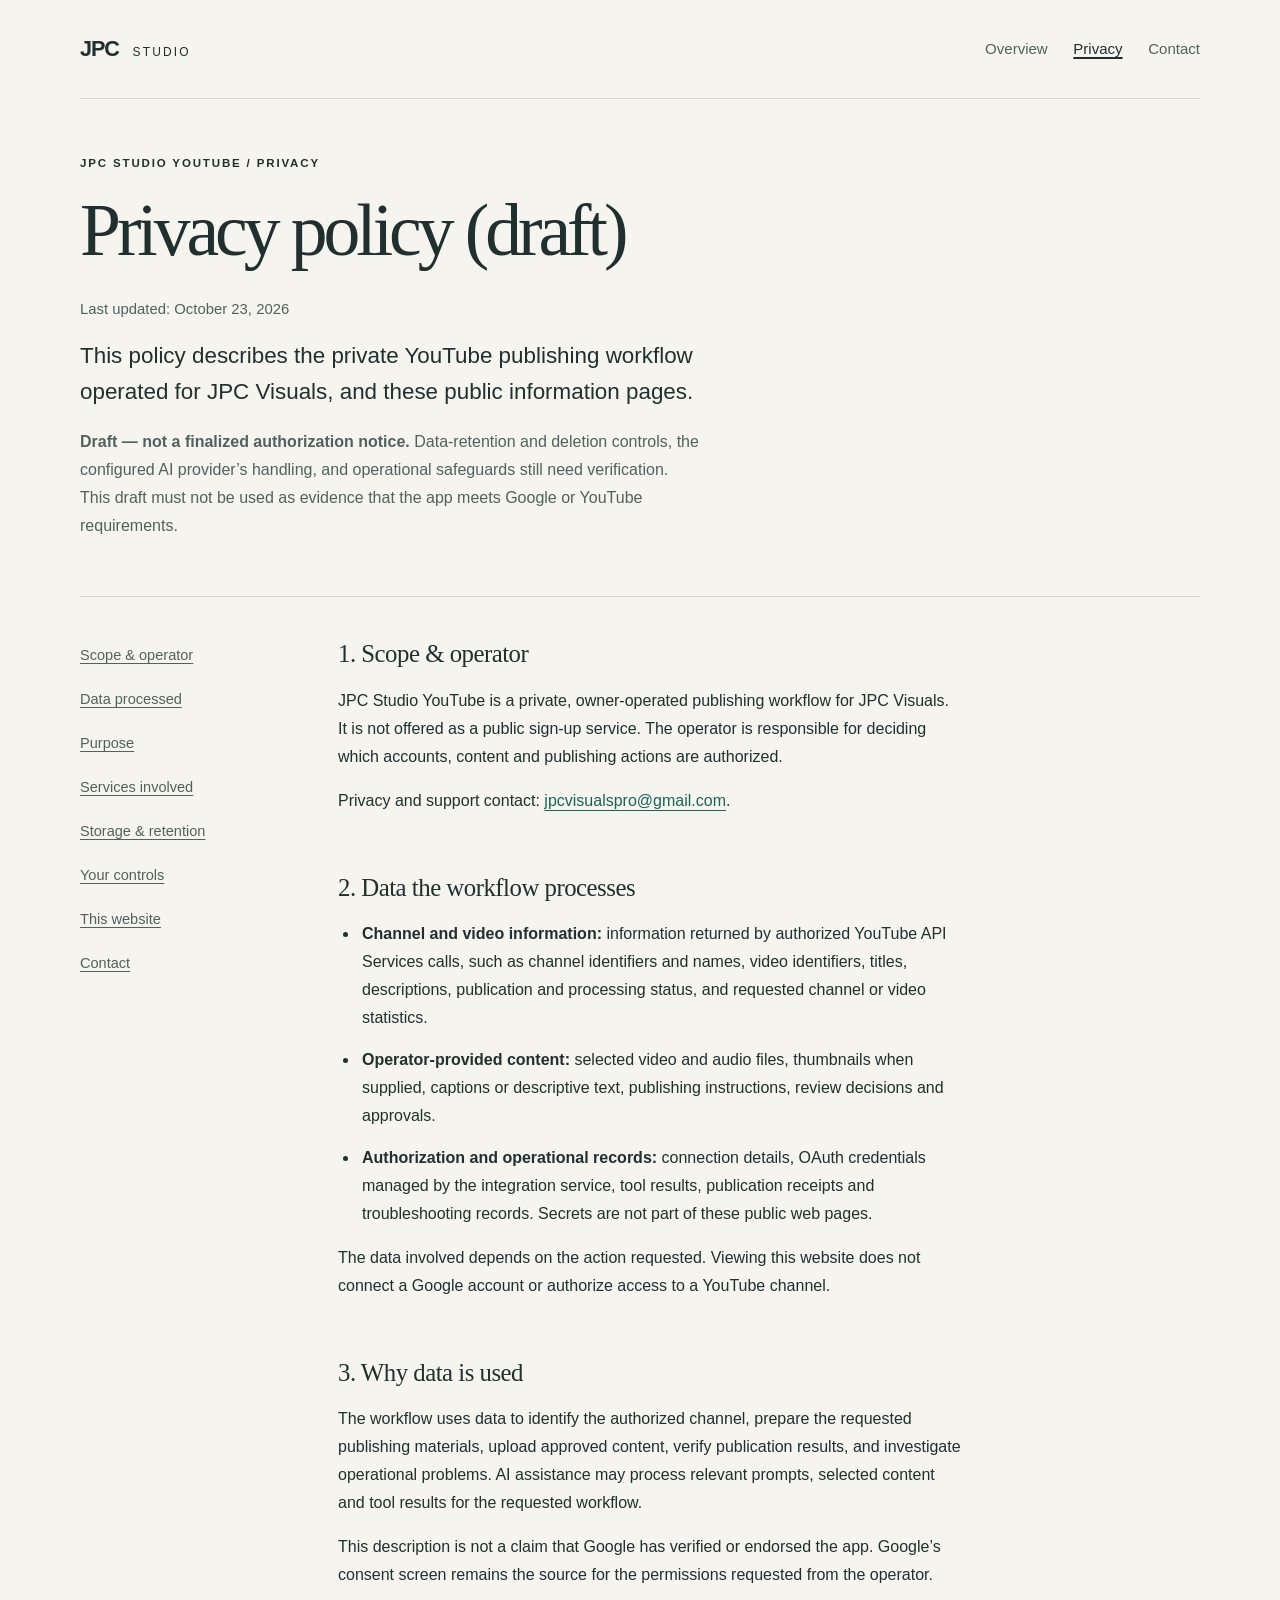
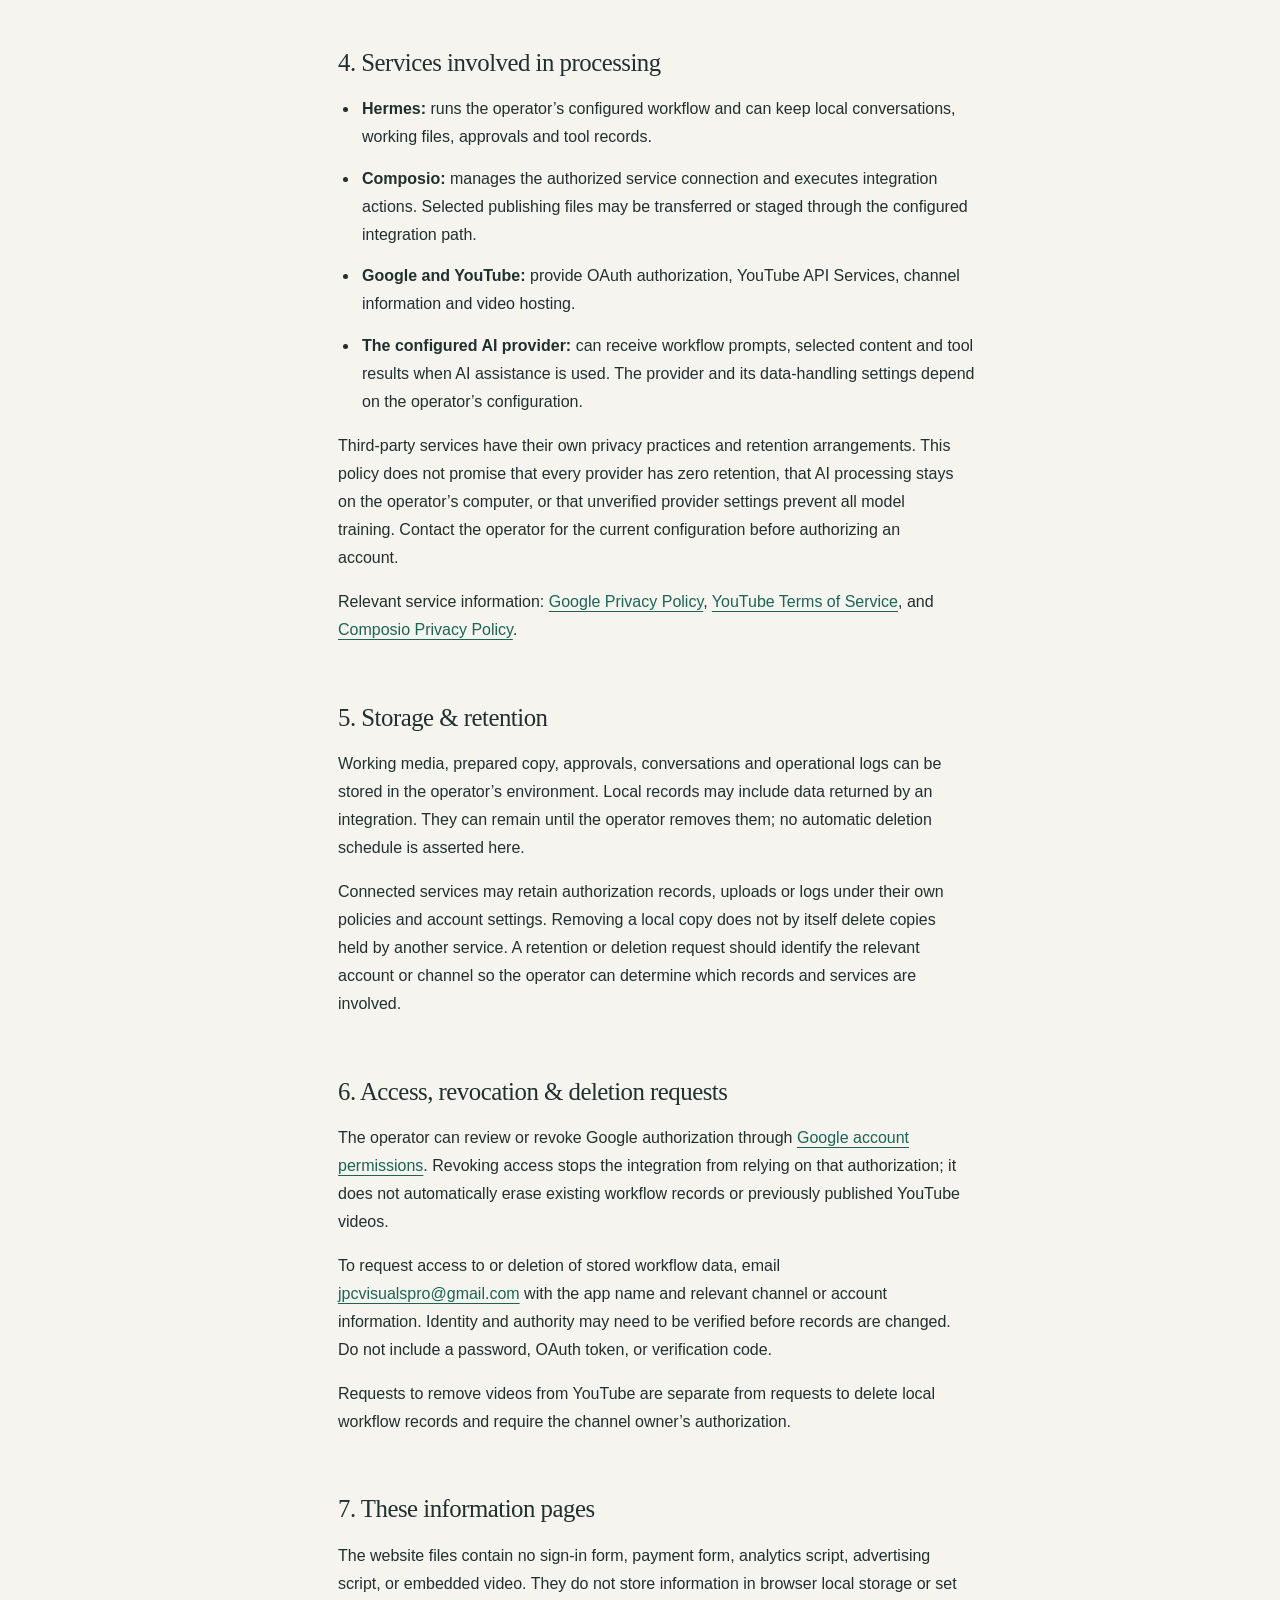
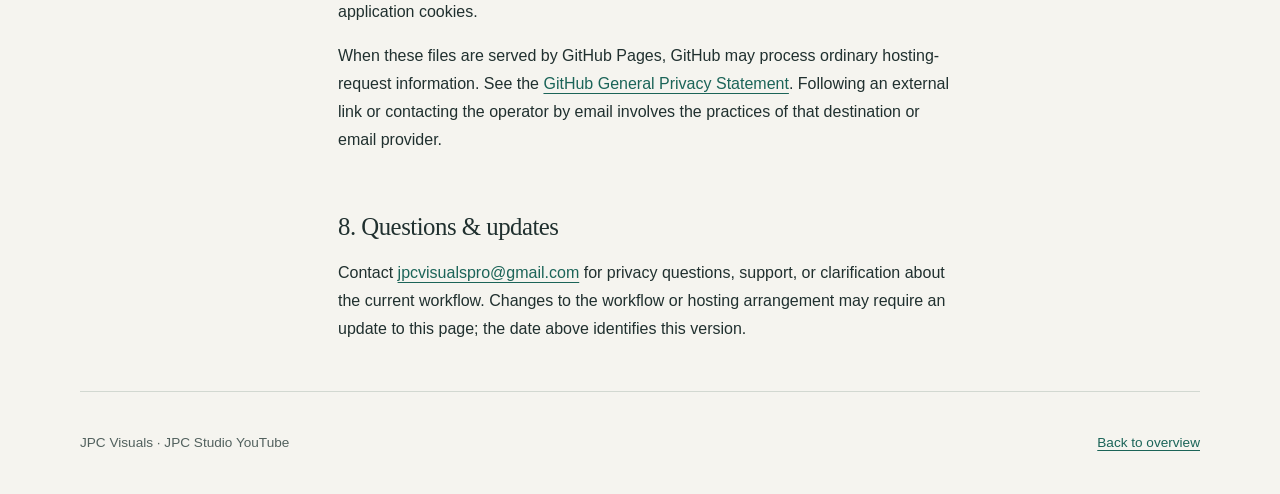
==== privacy.html @ d7f0b3e7 "Publish static JPC Studio information site (privacy draft)" ====
<!doctype html>
<html lang="en">
<head>
  <meta charset="utf-8">
  <meta name="viewport" content="width=device-width, initial-scale=1">
  <meta name="description" content="How JPC Studio YouTube processes channel information, operator-provided content and authorization data in the JPC Visuals publishing workflow.">
  <meta name="referrer" content="no-referrer">
  <meta http-equiv="Content-Security-Policy" content="default-src 'none'; style-src 'self'; img-src 'self'; font-src 'none'; connect-src 'none'; base-uri 'none'; form-action 'none'">
  <title>Draft privacy policy — JPC Studio YouTube</title>
  <link rel="stylesheet" href="styles.css">
</head>
<body>
  <a class="skip" href="#main">Skip to content</a>
  <header class="masthead">
    <a class="wordmark" href="index.html" aria-label="JPC Studio YouTube home">JPC <span>STUDIO</span></a>
    <nav aria-label="Main navigation">
      <a href="index.html">Overview</a>
      <a href="privacy.html" aria-current="page">Privacy</a>
      <a href="mailto:jpcvisualspro@gmail.com">Contact</a>
    </nav>
  </header>
  <main id="main" class="policy">
    <header class="policy-heading">
      <p class="eyebrow">JPC STUDIO YOUTUBE / PRIVACY</p>
      <h1>Privacy policy (draft)</h1>
      <p class="policy-date">Last updated: October 23, 2026</p>
      <p class="lede">This policy describes the private YouTube publishing workflow operated for JPC Visuals, and these public information pages.</p>
      <p class="intro-note"><strong>Draft — not a finalized authorization notice.</strong> Data-retention and deletion controls, the configured AI provider’s handling, and operational safeguards still need verification. This draft must not be used as evidence that the app meets Google or YouTube requirements.</p>
    </header>
    <div class="policy-layout">
      <nav class="contents" aria-label="Privacy policy sections">
        <a href="#scope">Scope &amp; operator</a>
        <a href="#data">Data processed</a>
        <a href="#purpose">Purpose</a>
        <a href="#providers">Services involved</a>
        <a href="#retention">Storage &amp; retention</a>
        <a href="#controls">Your controls</a>
        <a href="#website">This website</a>
        <a href="#contact">Contact</a>
      </nav>
      <div class="policy-body">
        <section id="scope" aria-labelledby="scope-title">
          <h2 id="scope-title">1. Scope &amp; operator</h2>
          <p>JPC Studio YouTube is a private, owner-operated publishing workflow for JPC Visuals. It is not offered as a public sign-up service. The operator is responsible for deciding which accounts, content and publishing actions are authorized.</p>
          <p>Privacy and support contact: <a href="mailto:jpcvisualspro@gmail.com">jpcvisualspro@gmail.com</a>.</p>
        </section>
        <section id="data" aria-labelledby="data-title">
          <h2 id="data-title">2. Data the workflow processes</h2>
          <ul>
            <li><strong>Channel and video information:</strong> information returned by authorized YouTube API Services calls, such as channel identifiers and names, video identifiers, titles, descriptions, publication and processing status, and requested channel or video statistics.</li>
            <li><strong>Operator-provided content:</strong> selected video and audio files, thumbnails when supplied, captions or descriptive text, publishing instructions, review decisions and approvals.</li>
            <li><strong>Authorization and operational records:</strong> connection details, OAuth credentials managed by the integration service, tool results, publication receipts and troubleshooting records. Secrets are not part of these public web pages.</li>
          </ul>
          <p>The data involved depends on the action requested. Viewing this website does not connect a Google account or authorize access to a YouTube channel.</p>
        </section>
        <section id="purpose" aria-labelledby="purpose-title">
          <h2 id="purpose-title">3. Why data is used</h2>
          <p>The workflow uses data to identify the authorized channel, prepare the requested publishing materials, upload approved content, verify publication results, and investigate operational problems. AI assistance may process relevant prompts, selected content and tool results for the requested workflow.</p>
          <p>This description is not a claim that Google has verified or endorsed the app. Google’s consent screen remains the source for the permissions requested from the operator.</p>
        </section>
        <section id="providers" aria-labelledby="providers-title">
          <h2 id="providers-title">4. Services involved in processing</h2>
          <ul>
            <li><strong>Hermes:</strong> runs the operator’s configured workflow and can keep local conversations, working files, approvals and tool records.</li>
            <li><strong>Composio:</strong> manages the authorized service connection and executes integration actions. Selected publishing files may be transferred or staged through the configured integration path.</li>
            <li><strong>Google and YouTube:</strong> provide OAuth authorization, YouTube API Services, channel information and video hosting.</li>
            <li><strong>The configured AI provider:</strong> can receive workflow prompts, selected content and tool results when AI assistance is used. The provider and its data-handling settings depend on the operator’s configuration.</li>
          </ul>
          <p>Third-party services have their own privacy practices and retention arrangements. This policy does not promise that every provider has zero retention, that AI processing stays on the operator’s computer, or that unverified provider settings prevent all model training. Contact the operator for the current configuration before authorizing an account.</p>
          <p>Relevant service information: <a href="https://policies.google.com/privacy">Google Privacy Policy</a>, <a href="https://www.youtube.com/t/terms">YouTube Terms of Service</a>, and <a href="https://composio.dev/privacy">Composio Privacy Policy</a>.</p>
        </section>
        <section id="retention" aria-labelledby="retention-title">
          <h2 id="retention-title">5. Storage &amp; retention</h2>
          <p>Working media, prepared copy, approvals, conversations and operational logs can be stored in the operator’s environment. Local records may include data returned by an integration. They can remain until the operator removes them; no automatic deletion schedule is asserted here.</p>
          <p>Connected services may retain authorization records, uploads or logs under their own policies and account settings. Removing a local copy does not by itself delete copies held by another service. A retention or deletion request should identify the relevant account or channel so the operator can determine which records and services are involved.</p>
        </section>
        <section id="controls" aria-labelledby="controls-title">
          <h2 id="controls-title">6. Access, revocation &amp; deletion requests</h2>
          <p>The operator can review or revoke Google authorization through <a href="https://security.google.com/settings/security/permissions">Google account permissions</a>. Revoking access stops the integration from relying on that authorization; it does not automatically erase existing workflow records or previously published YouTube videos.</p>
          <p>To request access to or deletion of stored workflow data, email <a href="mailto:jpcvisualspro@gmail.com">jpcvisualspro@gmail.com</a> with the app name and relevant channel or account information. Identity and authority may need to be verified before records are changed. Do not include a password, OAuth token, or verification code.</p>
          <p>Requests to remove videos from YouTube are separate from requests to delete local workflow records and require the channel owner’s authorization.</p>
        </section>
        <section id="website" aria-labelledby="website-title">
          <h2 id="website-title">7. These information pages</h2>
          <p>The website files contain no sign-in form, payment form, analytics script, advertising script, or embedded video. They do not store information in browser local storage or set application cookies.</p>
          <p>When these files are served by GitHub Pages, GitHub may process ordinary hosting-request information. See the <a href="https://docs.github.com/en/site-policy/privacy-policies/github-general-privacy-statement">GitHub General Privacy Statement</a>. Following an external link or contacting the operator by email involves the practices of that destination or email provider.</p>
        </section>
        <section id="contact" aria-labelledby="contact-title">
          <h2 id="contact-title">8. Questions &amp; updates</h2>
          <p>Contact <a href="mailto:jpcvisualspro@gmail.com">jpcvisualspro@gmail.com</a> for privacy questions, support, or clarification about the current workflow. Changes to the workflow or hosting arrangement may require an update to this page; the date above identifies this version.</p>
        </section>
      </div>
    </div>
  </main>
  <footer class="footer">
    <p>JPC Visuals · JPC Studio YouTube</p>
    <a href="index.html">Back to overview</a>
  </footer>
</body>
</html>
---- styles.css ----
:root {
  color-scheme: light;
  --paper: #f5f4ef;
  --ink: #20302f;
  --muted: #52615e;
  --accent: #1b6458;
  --line: #d2d8d1;
  --display: Georgia, "Times New Roman", serif;
  --body: "Segoe UI", Candara, "Noto Sans", sans-serif;
}
* { box-sizing: border-box; }
html { scroll-padding-top: 2rem; }
body { margin: 0; background: var(--paper); color: var(--ink); font: 400 1rem/1.75 var(--body); }
a { color: var(--accent); text-underline-offset: .22em; overflow-wrap: anywhere; }
a:hover { text-decoration-thickness: 2px; }
a:focus-visible { outline: 3px solid var(--accent); outline-offset: 5px; border-radius: 2px; }
.skip { position: absolute; top: .5rem; left: .5rem; padding: .65rem 1rem; background: var(--ink); color: white; transform: translateY(-180%); z-index: 2; }
.skip:focus { transform: translateY(0); }
.masthead, main, .footer { width: min(1120px, calc(100% - 96px)); margin-inline: auto; }
.masthead { display: flex; align-items: center; justify-content: space-between; gap: 1rem; padding-block: 1.7rem; border-bottom: 1px solid var(--line); }
.wordmark { color: var(--ink); font-size: 1.35rem; font-weight: 700; letter-spacing: -.05em; text-decoration: none; white-space: nowrap; }
.wordmark span { margin-left: .55rem; font-size: .75rem; font-weight: 500; letter-spacing: .18em; }
.masthead nav { display: flex; flex-wrap: wrap; align-items: center; gap: .5rem 1.6rem; }
.masthead nav a { display: inline-flex; align-items: center; min-height: 44px; color: var(--muted); text-decoration: none; font-size: .94rem; }
.masthead nav a[aria-current="page"] { color: var(--ink); text-decoration: underline; text-decoration-thickness: 2px; }
.eyebrow { font-size: .72rem; line-height: 1.5; font-weight: 650; letter-spacing: .16em; }
.intro { padding-block: clamp(3rem, 7vw, 6rem) 4.5rem; max-width: 830px; }
h1, h2 { text-wrap: balance; }
h1 { margin: 1.3rem 0 1.7rem; font: 400 clamp(3rem, 7.4vw, 6rem)/1.02 var(--display); letter-spacing: -.055em; }
h1 span { color: var(--accent); }
.lede { max-width: 670px; font-size: clamp(1.16rem, 2vw, 1.4rem); line-height: 1.6; }
.intro-note { max-width: 620px; margin-top: 1.15rem; color: var(--muted); }
.primary-link { display: inline-flex; align-items: center; justify-content: space-between; gap: 2rem; min-height: 48px; margin-top: 1.4rem; padding: .5rem 0; font-weight: 650; text-decoration: none; border-bottom: 2px solid var(--accent); }
.primary-link span { font-size: 1.3rem; }
.detail-row { display: grid; grid-template-columns: minmax(180px, .75fr) minmax(0, 1fr); column-gap: clamp(2rem, 6vw, 7rem); padding-block: 2.8rem; border-top: 1px solid var(--line); }
.section-label .eyebrow { margin-top: 0; color: var(--muted); }
h2 { margin: .6rem 0 1rem; font: 400 1.75rem/1.3 var(--display); letter-spacing: -.02em; }
.section-content p:first-child { margin-top: 0; }
p { margin: 0 0 1rem; }
.section-content p, .policy-body p, .policy-body li { max-width: 70ch; }
.text-link { display: inline-flex; align-items: center; min-height: 44px; font-weight: 600; }
.contact-link { display: inline-flex; align-items: center; min-height: 44px; font-size: 1.14rem; font-weight: 600; }
.small { margin-top: .7rem; font-size: .9rem; color: var(--muted); }
.footer { display: flex; justify-content: space-between; align-items: center; flex-wrap: wrap; gap: .5rem 2rem; padding-block: 1.8rem; border-top: 1px solid var(--line); color: var(--muted); font-size: .85rem; }
.footer p { margin: 0; }
.footer a { display: inline-flex; align-items: center; min-height: 44px; }
.policy { padding-top: 3rem; }
.policy-heading { padding-block: .5rem 2.5rem; }
.policy-heading h1 { font-size: clamp(2.7rem, 6vw, 4.6rem); }
.policy-date { color: var(--muted); font-size: .93rem; }
.policy-layout { display: grid; grid-template-columns: 210px minmax(0, 1fr); gap: 3rem; border-top: 1px solid var(--line); padding-top: 2rem; }
.contents { align-self: start; position: sticky; top: 1.5rem; display: flex; flex-direction: column; padding-block: .3rem; }
.contents a { display: flex; align-items: center; min-height: 44px; padding-block: .25rem; color: var(--muted); font-size: .91rem; }
.policy-body section { padding-bottom: 2rem; scroll-margin-top: 1.5rem; }
.policy-body h2 { font-size: 1.55rem; }
ul { padding-left: 1.3rem; }
li { padding-left: .2rem; margin-bottom: .85rem; }
.policy-body strong { font-weight: 650; }
@media (max-width: 800px) {
  .masthead, main, .footer { width: calc(100% - 48px); }
  .detail-row { grid-template-columns: 1fr; gap: 1rem; padding-block: 2rem; }
  .policy-layout { grid-template-columns: minmax(0, 1fr); gap: 1.5rem; }
  .contents { position: static; display: grid; grid-template-columns: repeat(2, minmax(0, 1fr)); border-bottom: 1px solid var(--line); padding-bottom: 1rem; gap: 0 1rem; }
}
@media (max-width: 460px) {
  .masthead, main, .footer { width: calc(100% - 36px); }
  .masthead { align-items: flex-start; flex-direction: column; gap: .35rem; padding-block: 1rem .6rem; }
  .masthead nav { gap: .5rem 1.5rem; }
  .intro { padding-block: 2.8rem 3rem; }
  .policy { padding-top: 2rem; }
  .contact-link { font-size: 1rem; }
  .footer { align-items: flex-start; flex-direction: column; }
}
@media print {
  body { background: white; color: black; font-size: 12pt; }
  .masthead, main, .footer { width: 100%; }
  .skip, .contents, .masthead nav { display: none; }
  .policy-layout { display: block; }
  a { color: black; }
  .intro { padding-block: 1rem; }
}
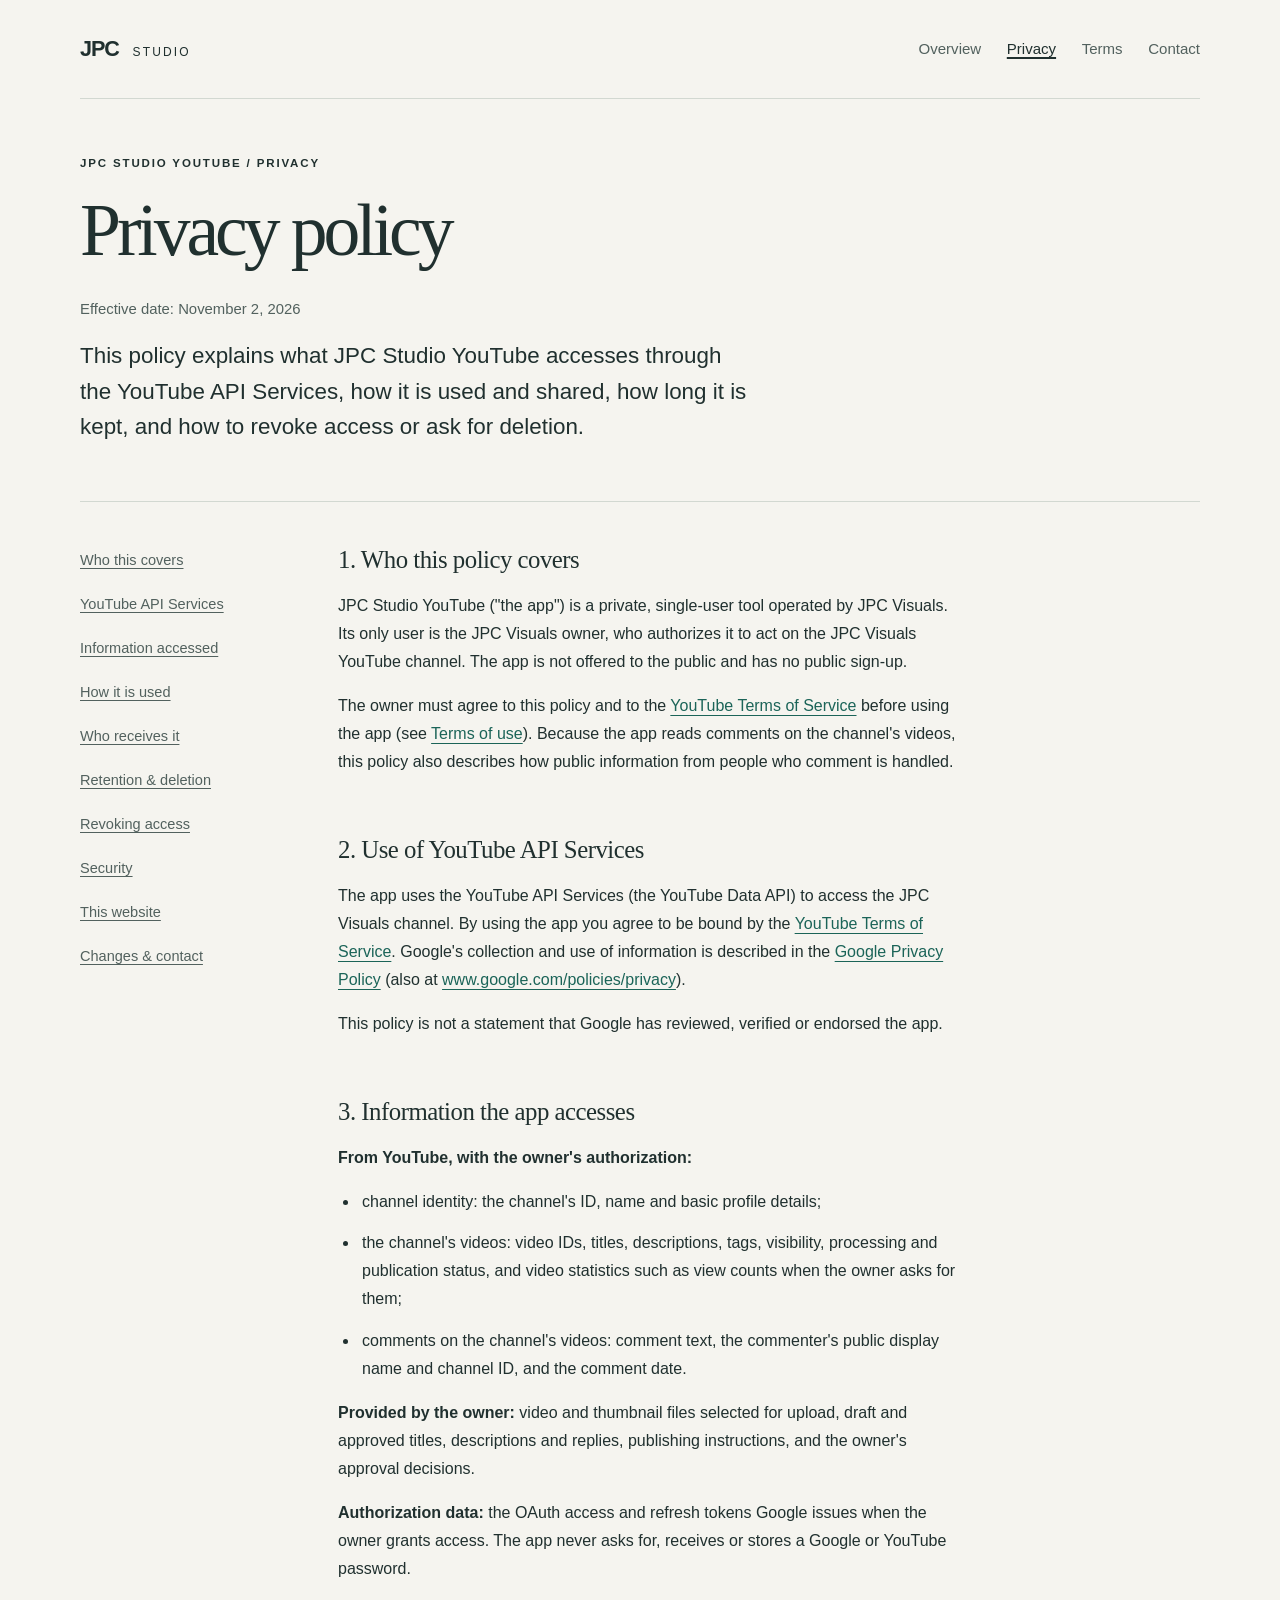
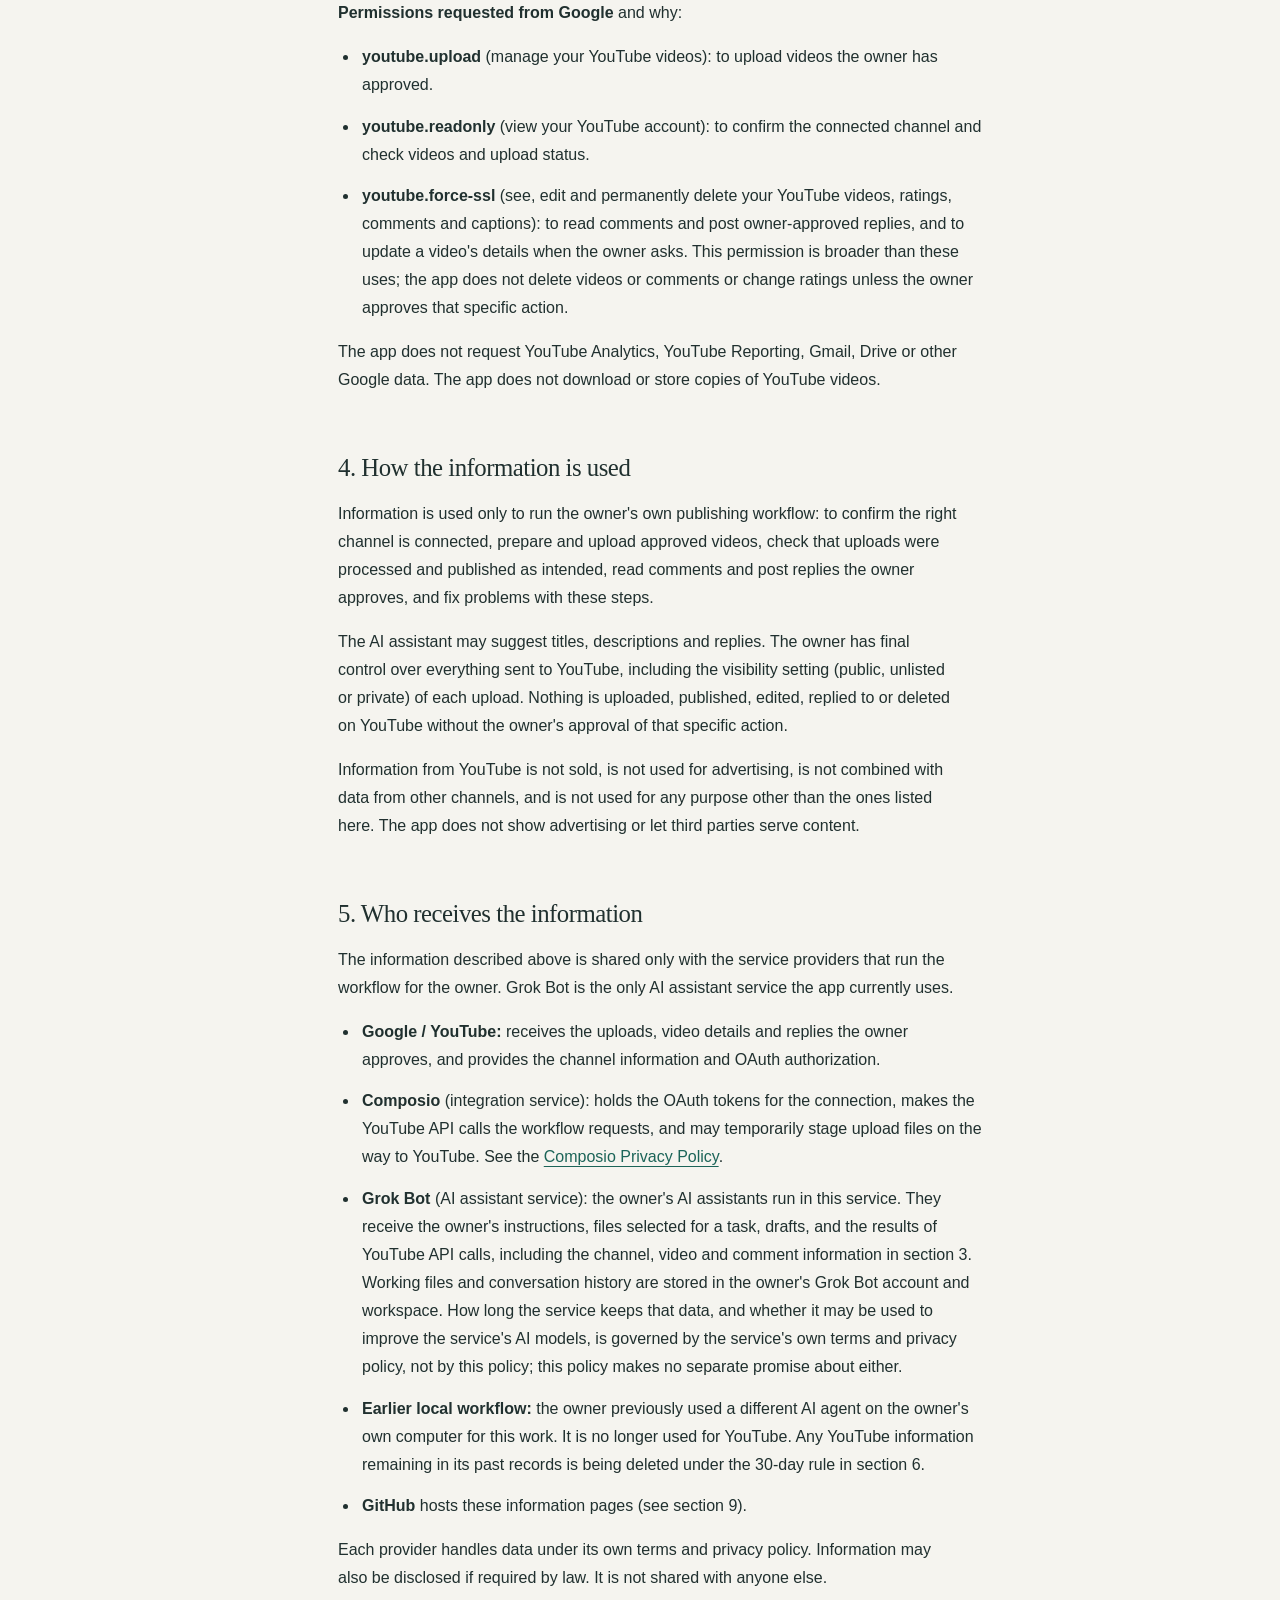
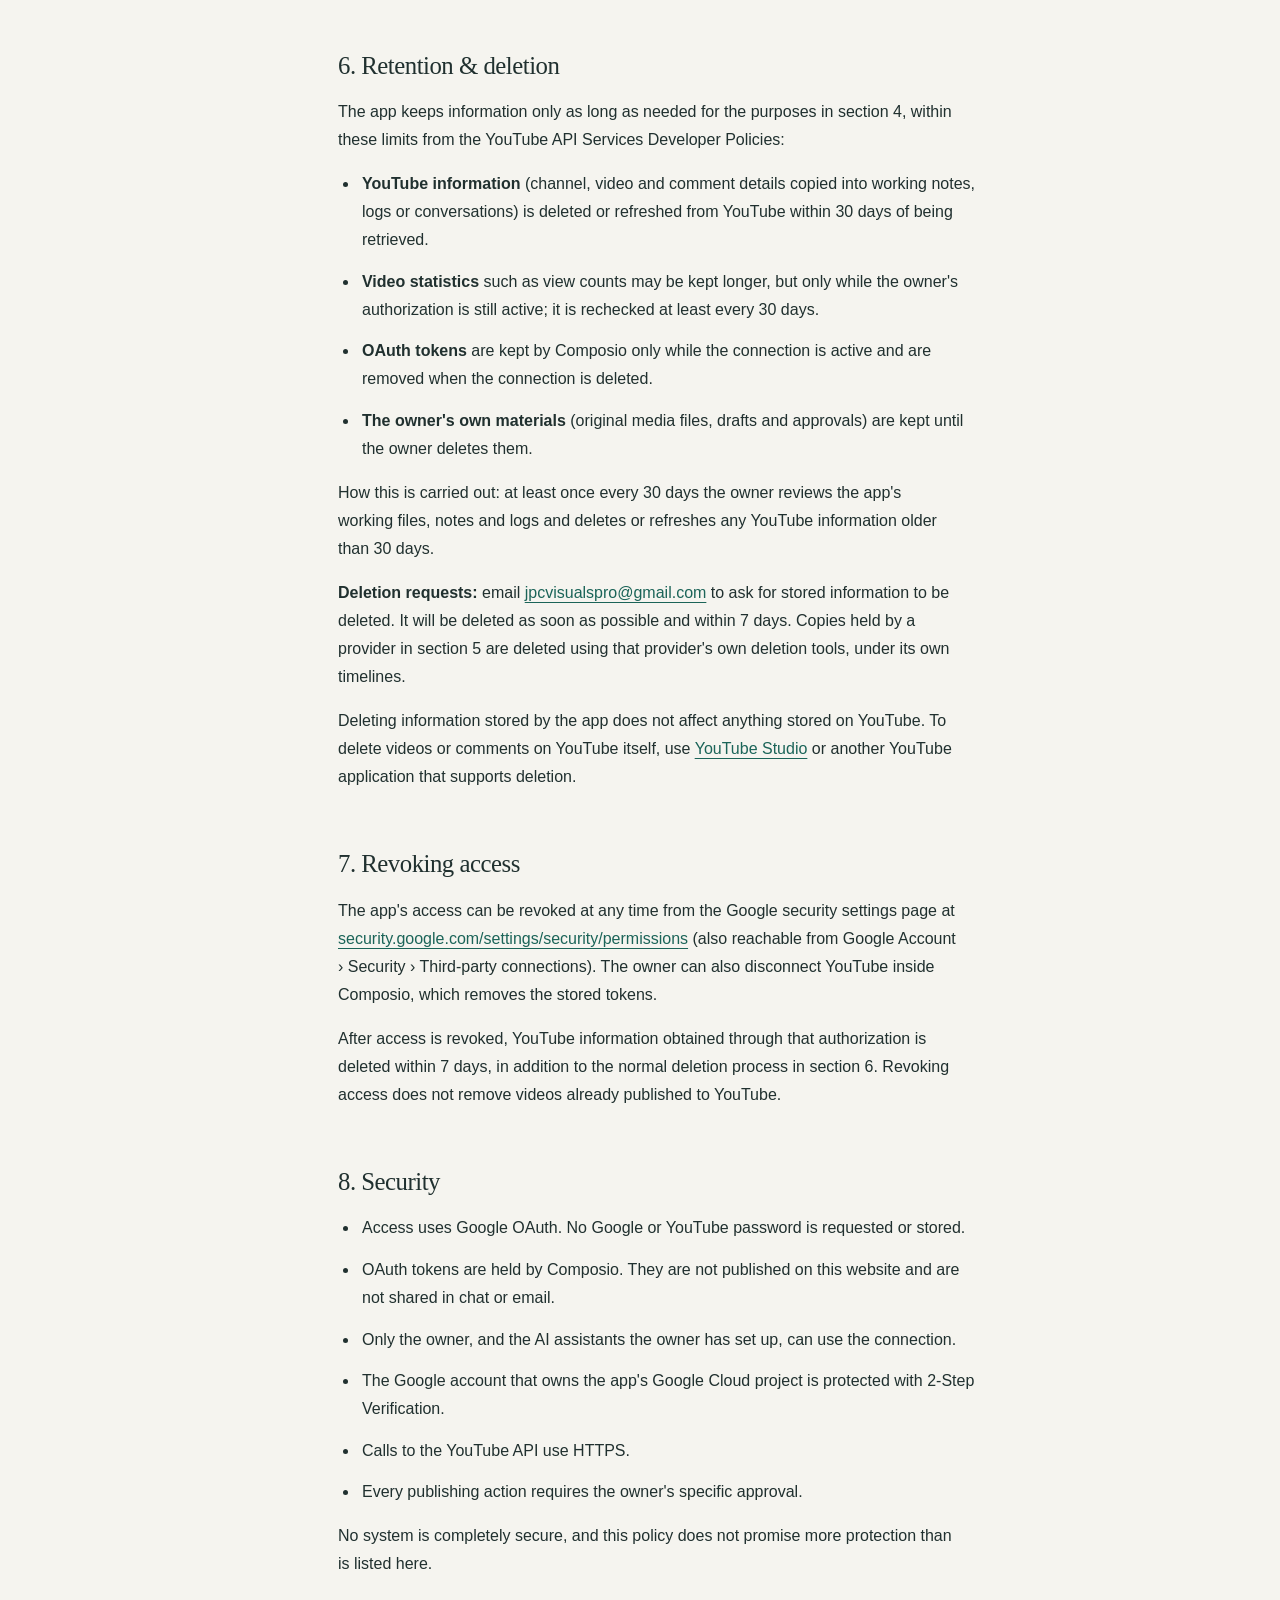
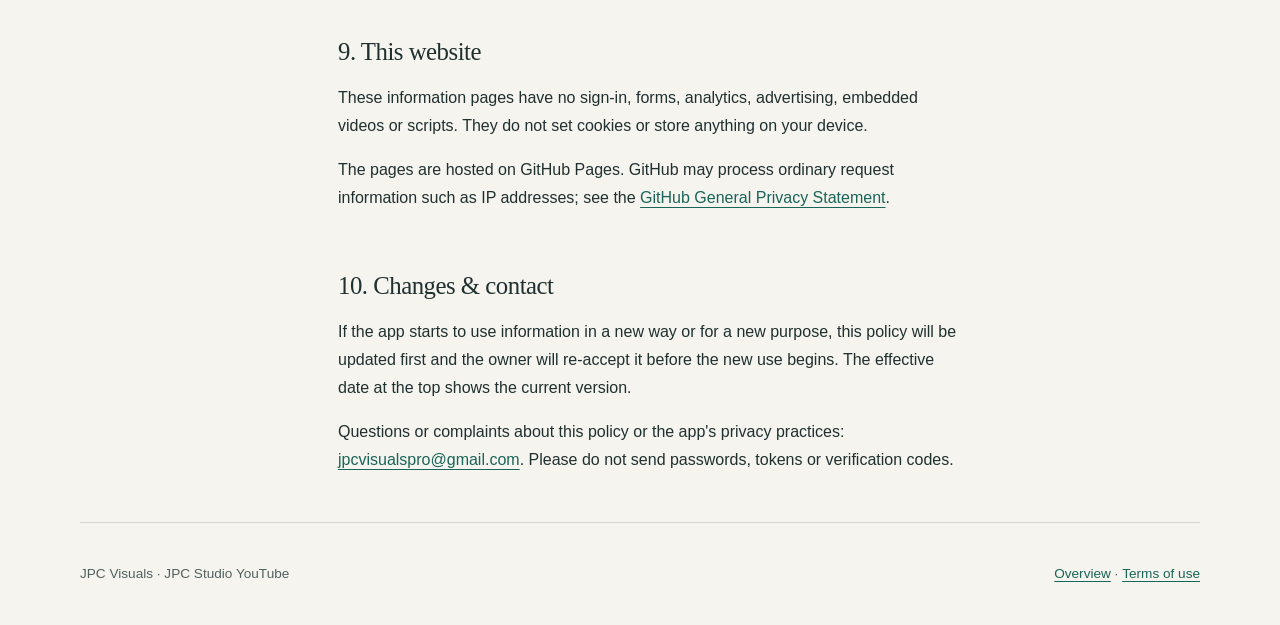
==== commit aaf826be: "Publish final homepage and privacy policy (effective Nov 2, 2026) Co-authored-by: Juan Pablo Casasol" ====
--- a/privacy.html
+++ b/privacy.html
@@ -3,10 +3,10 @@
 <head>
   <meta charset="utf-8">
   <meta name="viewport" content="width=device-width, initial-scale=1">
-  <meta name="description" content="How JPC Studio YouTube processes channel information, operator-provided content and authorization data in the JPC Visuals publishing workflow.">
+  <meta name="description" content="Privacy policy for JPC Studio YouTube, the private single-user tool JPC Visuals uses with the YouTube API Services.">
   <meta name="referrer" content="no-referrer">
   <meta http-equiv="Content-Security-Policy" content="default-src 'none'; style-src 'self'; img-src 'self'; font-src 'none'; connect-src 'none'; base-uri 'none'; form-action 'none'">
-  <title>Draft privacy policy — JPC Studio YouTube</title>
+  <title>Privacy policy - JPC Studio YouTube</title>
   <link rel="stylesheet" href="styles.css">
 </head>
 <body>
@@ -16,85 +16,134 @@
     <nav aria-label="Main navigation">
       <a href="index.html">Overview</a>
       <a href="privacy.html" aria-current="page">Privacy</a>
+      <a href="index.html#terms">Terms</a>
       <a href="mailto:jpcvisualspro@gmail.com">Contact</a>
     </nav>
   </header>
   <main id="main" class="policy">
     <header class="policy-heading">
       <p class="eyebrow">JPC STUDIO YOUTUBE / PRIVACY</p>
-      <h1>Privacy policy (draft)</h1>
-      <p class="policy-date">Last updated: October 23, 2026</p>
-      <p class="lede">This policy describes the private YouTube publishing workflow operated for JPC Visuals, and these public information pages.</p>
-      <p class="intro-note"><strong>Draft — not a finalized authorization notice.</strong> Data-retention and deletion controls, the configured AI provider’s handling, and operational safeguards still need verification. This draft must not be used as evidence that the app meets Google or YouTube requirements.</p>
+      <h1>Privacy policy</h1>
+      <p class="policy-date">Effective date: November 2, 2026</p>
+      <p class="lede">This policy explains what JPC Studio YouTube accesses through the YouTube API Services, how it is used and shared, how long it is kept, and how to revoke access or ask for deletion.</p>
     </header>
     <div class="policy-layout">
       <nav class="contents" aria-label="Privacy policy sections">
-        <a href="#scope">Scope &amp; operator</a>
-        <a href="#data">Data processed</a>
-        <a href="#purpose">Purpose</a>
-        <a href="#providers">Services involved</a>
-        <a href="#retention">Storage &amp; retention</a>
-        <a href="#controls">Your controls</a>
+        <a href="#scope">Who this covers</a>
+        <a href="#youtube">YouTube API Services</a>
+        <a href="#data">Information accessed</a>
+        <a href="#use">How it is used</a>
+        <a href="#sharing">Who receives it</a>
+        <a href="#retention">Retention &amp; deletion</a>
+        <a href="#controls">Revoking access</a>
+        <a href="#security">Security</a>
         <a href="#website">This website</a>
-        <a href="#contact">Contact</a>
+        <a href="#changes">Changes &amp; contact</a>
       </nav>
       <div class="policy-body">
+
         <section id="scope" aria-labelledby="scope-title">
-          <h2 id="scope-title">1. Scope &amp; operator</h2>
-          <p>JPC Studio YouTube is a private, owner-operated publishing workflow for JPC Visuals. It is not offered as a public sign-up service. The operator is responsible for deciding which accounts, content and publishing actions are authorized.</p>
-          <p>Privacy and support contact: <a href="mailto:jpcvisualspro@gmail.com">jpcvisualspro@gmail.com</a>.</p>
+          <h2 id="scope-title">1. Who this policy covers</h2>
+          <p>JPC Studio YouTube ("the app") is a private, single-user tool operated by JPC Visuals. Its only user is the JPC Visuals owner, who authorizes it to act on the JPC Visuals YouTube channel. The app is not offered to the public and has no public sign-up.</p>
+          <p>The owner must agree to this policy and to the <a href="https://www.youtube.com/t/terms">YouTube Terms of Service</a> before using the app (see <a href="index.html#terms">Terms of use</a>). Because the app reads comments on the channel's videos, this policy also describes how public information from people who comment is handled.</p>
         </section>
+
+        <section id="youtube" aria-labelledby="youtube-title">
+          <h2 id="youtube-title">2. Use of YouTube API Services</h2>
+          <p>The app uses the YouTube API Services (the YouTube Data API) to access the JPC Visuals channel. By using the app you agree to be bound by the <a href="https://www.youtube.com/t/terms">YouTube Terms of Service</a>. Google's collection and use of information is described in the <a href="https://policies.google.com/privacy">Google Privacy Policy</a> (also at <a href="http://www.google.com/policies/privacy">www.google.com/policies/privacy</a>).</p>
+          <p>This policy is not a statement that Google has reviewed, verified or endorsed the app.</p>
+        </section>
+
         <section id="data" aria-labelledby="data-title">
-          <h2 id="data-title">2. Data the workflow processes</h2>
+          <h2 id="data-title">3. Information the app accesses</h2>
+          <p><strong>From YouTube, with the owner's authorization:</strong></p>
           <ul>
-            <li><strong>Channel and video information:</strong> information returned by authorized YouTube API Services calls, such as channel identifiers and names, video identifiers, titles, descriptions, publication and processing status, and requested channel or video statistics.</li>
-            <li><strong>Operator-provided content:</strong> selected video and audio files, thumbnails when supplied, captions or descriptive text, publishing instructions, review decisions and approvals.</li>
-            <li><strong>Authorization and operational records:</strong> connection details, OAuth credentials managed by the integration service, tool results, publication receipts and troubleshooting records. Secrets are not part of these public web pages.</li>
+            <li>channel identity: the channel's ID, name and basic profile details;</li>
+            <li>the channel's videos: video IDs, titles, descriptions, tags, visibility, processing and publication status, and video statistics such as view counts when the owner asks for them;</li>
+            <li>comments on the channel's videos: comment text, the commenter's public display name and channel ID, and the comment date.</li>
           </ul>
-          <p>The data involved depends on the action requested. Viewing this website does not connect a Google account or authorize access to a YouTube channel.</p>
+          <p><strong>Provided by the owner:</strong> video and thumbnail files selected for upload, draft and approved titles, descriptions and replies, publishing instructions, and the owner's approval decisions.</p>
+          <p><strong>Authorization data:</strong> the OAuth access and refresh tokens Google issues when the owner grants access. The app never asks for, receives or stores a Google or YouTube password.</p>
+          <p><strong>Permissions requested from Google</strong> and why:</p>
+          <ul>
+            <li><strong>youtube.upload</strong> (manage your YouTube videos): to upload videos the owner has approved.</li>
+            <li><strong>youtube.readonly</strong> (view your YouTube account): to confirm the connected channel and check videos and upload status.</li>
+            <li><strong>youtube.force-ssl</strong> (see, edit and permanently delete your YouTube videos, ratings, comments and captions): to read comments and post owner-approved replies, and to update a video's details when the owner asks. This permission is broader than these uses; the app does not delete videos or comments or change ratings unless the owner approves that specific action.</li>
+          </ul>
+          <p>The app does not request YouTube Analytics, YouTube Reporting, Gmail, Drive or other Google data. The app does not download or store copies of YouTube videos.</p>
         </section>
-        <section id="purpose" aria-labelledby="purpose-title">
-          <h2 id="purpose-title">3. Why data is used</h2>
-          <p>The workflow uses data to identify the authorized channel, prepare the requested publishing materials, upload approved content, verify publication results, and investigate operational problems. AI assistance may process relevant prompts, selected content and tool results for the requested workflow.</p>
-          <p>This description is not a claim that Google has verified or endorsed the app. Google’s consent screen remains the source for the permissions requested from the operator.</p>
+
+        <section id="use" aria-labelledby="use-title">
+          <h2 id="use-title">4. How the information is used</h2>
+          <p>Information is used only to run the owner's own publishing workflow: to confirm the right channel is connected, prepare and upload approved videos, check that uploads were processed and published as intended, read comments and post replies the owner approves, and fix problems with these steps.</p>
+          <p>The AI assistant may suggest titles, descriptions and replies. The owner has final control over everything sent to YouTube, including the visibility setting (public, unlisted or private) of each upload. Nothing is uploaded, published, edited, replied to or deleted on YouTube without the owner's approval of that specific action.</p>
+          <p>Information from YouTube is not sold, is not used for advertising, is not combined with data from other channels, and is not used for any purpose other than the ones listed here. The app does not show advertising or let third parties serve content.</p>
         </section>
-        <section id="providers" aria-labelledby="providers-title">
-          <h2 id="providers-title">4. Services involved in processing</h2>
+
+        <section id="sharing" aria-labelledby="sharing-title">
+          <h2 id="sharing-title">5. Who receives the information</h2>
+          <p>The information described above is shared only with the service providers that run the workflow for the owner. Grok Bot is the only AI assistant service the app currently uses.</p>
           <ul>
-            <li><strong>Hermes:</strong> runs the operator’s configured workflow and can keep local conversations, working files, approvals and tool records.</li>
-            <li><strong>Composio:</strong> manages the authorized service connection and executes integration actions. Selected publishing files may be transferred or staged through the configured integration path.</li>
-            <li><strong>Google and YouTube:</strong> provide OAuth authorization, YouTube API Services, channel information and video hosting.</li>
-            <li><strong>The configured AI provider:</strong> can receive workflow prompts, selected content and tool results when AI assistance is used. The provider and its data-handling settings depend on the operator’s configuration.</li>
+            <li><strong>Google / YouTube:</strong> receives the uploads, video details and replies the owner approves, and provides the channel information and OAuth authorization.</li>
+            <li><strong>Composio</strong> (integration service): holds the OAuth tokens for the connection, makes the YouTube API calls the workflow requests, and may temporarily stage upload files on the way to YouTube. See the <a href="https://composio.dev/privacy">Composio Privacy Policy</a>.</li>
+            <li><strong>Grok Bot</strong> (AI assistant service): the owner's AI assistants run in this service. They receive the owner's instructions, files selected for a task, drafts, and the results of YouTube API calls, including the channel, video and comment information in section 3. Working files and conversation history are stored in the owner's Grok Bot account and workspace. How long the service keeps that data, and whether it may be used to improve the service's AI models, is governed by the service's own terms and privacy policy, not by this policy; this policy makes no separate promise about either.</li>
+            <li><strong>Earlier local workflow:</strong> the owner previously used a different AI agent on the owner's own computer for this work. It is no longer used for YouTube. Any YouTube information remaining in its past records is being deleted under the 30-day rule in section 6.</li>
+            <li><strong>GitHub</strong> hosts these information pages (see section 9).</li>
           </ul>
-          <p>Third-party services have their own privacy practices and retention arrangements. This policy does not promise that every provider has zero retention, that AI processing stays on the operator’s computer, or that unverified provider settings prevent all model training. Contact the operator for the current configuration before authorizing an account.</p>
-          <p>Relevant service information: <a href="https://policies.google.com/privacy">Google Privacy Policy</a>, <a href="https://www.youtube.com/t/terms">YouTube Terms of Service</a>, and <a href="https://composio.dev/privacy">Composio Privacy Policy</a>.</p>
+          <p>Each provider handles data under its own terms and privacy policy. Information may also be disclosed if required by law. It is not shared with anyone else.</p>
         </section>
+
         <section id="retention" aria-labelledby="retention-title">
-          <h2 id="retention-title">5. Storage &amp; retention</h2>
-          <p>Working media, prepared copy, approvals, conversations and operational logs can be stored in the operator’s environment. Local records may include data returned by an integration. They can remain until the operator removes them; no automatic deletion schedule is asserted here.</p>
-          <p>Connected services may retain authorization records, uploads or logs under their own policies and account settings. Removing a local copy does not by itself delete copies held by another service. A retention or deletion request should identify the relevant account or channel so the operator can determine which records and services are involved.</p>
+          <h2 id="retention-title">6. Retention &amp; deletion</h2>
+          <p>The app keeps information only as long as needed for the purposes in section 4, within these limits from the YouTube API Services Developer Policies:</p>
+          <ul>
+            <li><strong>YouTube information</strong> (channel, video and comment details copied into working notes, logs or conversations) is deleted or refreshed from YouTube within 30 days of being retrieved.</li>
+            <li><strong>Video statistics</strong> such as view counts may be kept longer, but only while the owner's authorization is still active; it is rechecked at least every 30 days.</li>
+            <li><strong>OAuth tokens</strong> are kept by Composio only while the connection is active and are removed when the connection is deleted.</li>
+            <li><strong>The owner's own materials</strong> (original media files, drafts and approvals) are kept until the owner deletes them.</li>
+          </ul>
+          <p>How this is carried out: at least once every 30 days the owner reviews the app's working files, notes and logs and deletes or refreshes any YouTube information older than 30 days.</p>
+          <p><strong>Deletion requests:</strong> email <a href="mailto:jpcvisualspro@gmail.com">jpcvisualspro@gmail.com</a> to ask for stored information to be deleted. It will be deleted as soon as possible and within 7 days. Copies held by a provider in section 5 are deleted using that provider's own deletion tools, under its own timelines.</p>
+          <p>Deleting information stored by the app does not affect anything stored on YouTube. To delete videos or comments on YouTube itself, use <a href="https://studio.youtube.com">YouTube Studio</a> or another YouTube application that supports deletion.</p>
         </section>
+
         <section id="controls" aria-labelledby="controls-title">
-          <h2 id="controls-title">6. Access, revocation &amp; deletion requests</h2>
-          <p>The operator can review or revoke Google authorization through <a href="https://security.google.com/settings/security/permissions">Google account permissions</a>. Revoking access stops the integration from relying on that authorization; it does not automatically erase existing workflow records or previously published YouTube videos.</p>
-          <p>To request access to or deletion of stored workflow data, email <a href="mailto:jpcvisualspro@gmail.com">jpcvisualspro@gmail.com</a> with the app name and relevant channel or account information. Identity and authority may need to be verified before records are changed. Do not include a password, OAuth token, or verification code.</p>
-          <p>Requests to remove videos from YouTube are separate from requests to delete local workflow records and require the channel owner’s authorization.</p>
+          <h2 id="controls-title">7. Revoking access</h2>
+          <p>The app's access can be revoked at any time from the Google security settings page at <a href="https://security.google.com/settings/security/permissions">security.google.com/settings/security/permissions</a> (also reachable from Google Account &rsaquo; Security &rsaquo; Third-party connections). The owner can also disconnect YouTube inside Composio, which removes the stored tokens.</p>
+          <p>After access is revoked, YouTube information obtained through that authorization is deleted within 7 days, in addition to the normal deletion process in section 6. Revoking access does not remove videos already published to YouTube.</p>
         </section>
+
+        <section id="security" aria-labelledby="security-title">
+          <h2 id="security-title">8. Security</h2>
+          <ul>
+            <li>Access uses Google OAuth. No Google or YouTube password is requested or stored.</li>
+            <li>OAuth tokens are held by Composio. They are not published on this website and are not shared in chat or email.</li>
+            <li>Only the owner, and the AI assistants the owner has set up, can use the connection.</li>
+            <li>The Google account that owns the app's Google Cloud project is protected with 2-Step Verification.</li>
+            <li>Calls to the YouTube API use HTTPS.</li>
+            <li>Every publishing action requires the owner's specific approval.</li>
+          </ul>
+          <p>No system is completely secure, and this policy does not promise more protection than is listed here.</p>
+        </section>
+
         <section id="website" aria-labelledby="website-title">
-          <h2 id="website-title">7. These information pages</h2>
-          <p>The website files contain no sign-in form, payment form, analytics script, advertising script, or embedded video. They do not store information in browser local storage or set application cookies.</p>
-          <p>When these files are served by GitHub Pages, GitHub may process ordinary hosting-request information. See the <a href="https://docs.github.com/en/site-policy/privacy-policies/github-general-privacy-statement">GitHub General Privacy Statement</a>. Following an external link or contacting the operator by email involves the practices of that destination or email provider.</p>
+          <h2 id="website-title">9. This website</h2>
+          <p>These information pages have no sign-in, forms, analytics, advertising, embedded videos or scripts. They do not set cookies or store anything on your device.</p>
+          <p>The pages are hosted on GitHub Pages. GitHub may process ordinary request information such as IP addresses; see the <a href="https://docs.github.com/en/site-policy/privacy-policies/github-general-privacy-statement">GitHub General Privacy Statement</a>.</p>
         </section>
-        <section id="contact" aria-labelledby="contact-title">
-          <h2 id="contact-title">8. Questions &amp; updates</h2>
-          <p>Contact <a href="mailto:jpcvisualspro@gmail.com">jpcvisualspro@gmail.com</a> for privacy questions, support, or clarification about the current workflow. Changes to the workflow or hosting arrangement may require an update to this page; the date above identifies this version.</p>
+
+        <section id="changes" aria-labelledby="changes-title">
+          <h2 id="changes-title">10. Changes &amp; contact</h2>
+          <p>If the app starts to use information in a new way or for a new purpose, this policy will be updated first and the owner will re-accept it before the new use begins. The effective date at the top shows the current version.</p>
+          <p>Questions or complaints about this policy or the app's privacy practices: <a href="mailto:jpcvisualspro@gmail.com">jpcvisualspro@gmail.com</a>. Please do not send passwords, tokens or verification codes.</p>
         </section>
+
       </div>
     </div>
   </main>
   <footer class="footer">
-    <p>JPC Visuals · JPC Studio YouTube</p>
-    <a href="index.html">Back to overview</a>
+    <p>JPC Visuals &middot; JPC Studio YouTube</p>
+    <p><a href="index.html">Overview</a> &middot; <a href="index.html#terms">Terms of use</a></p>
   </footer>
 </body>
 </html>
